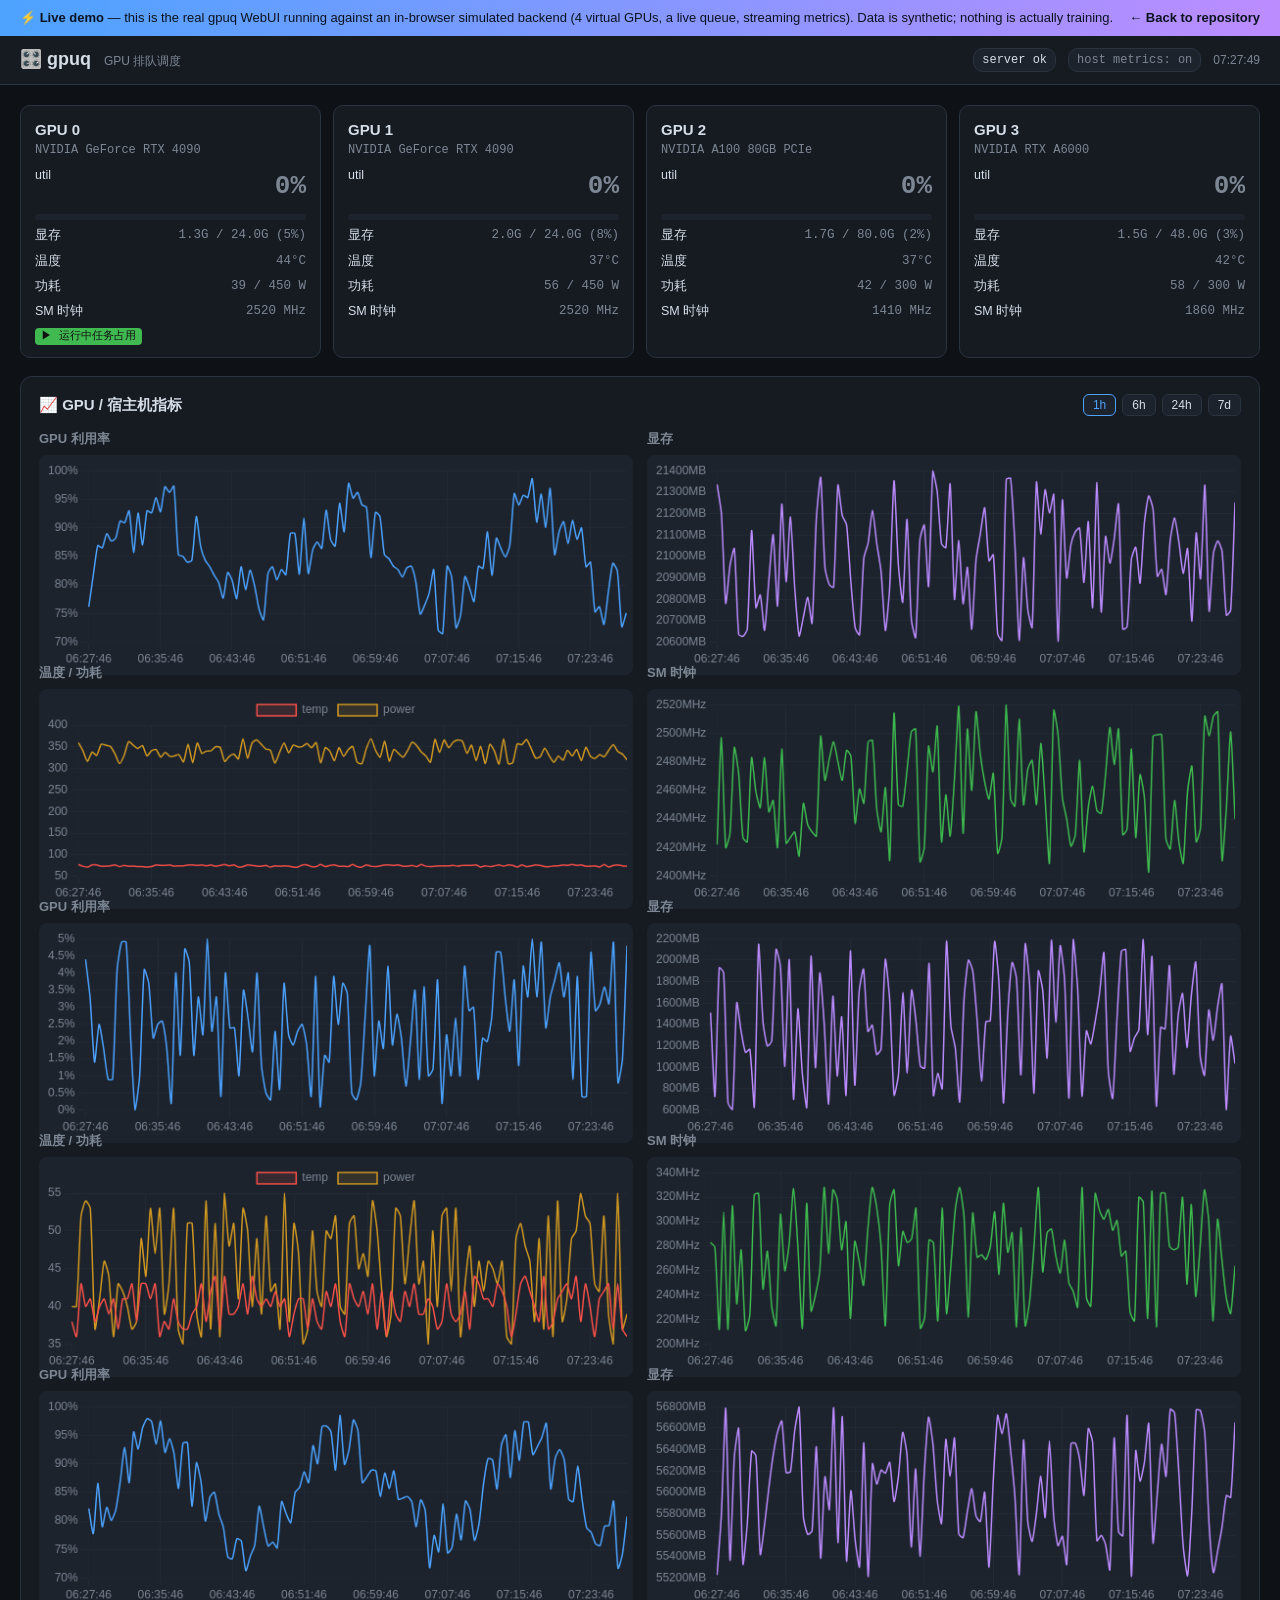
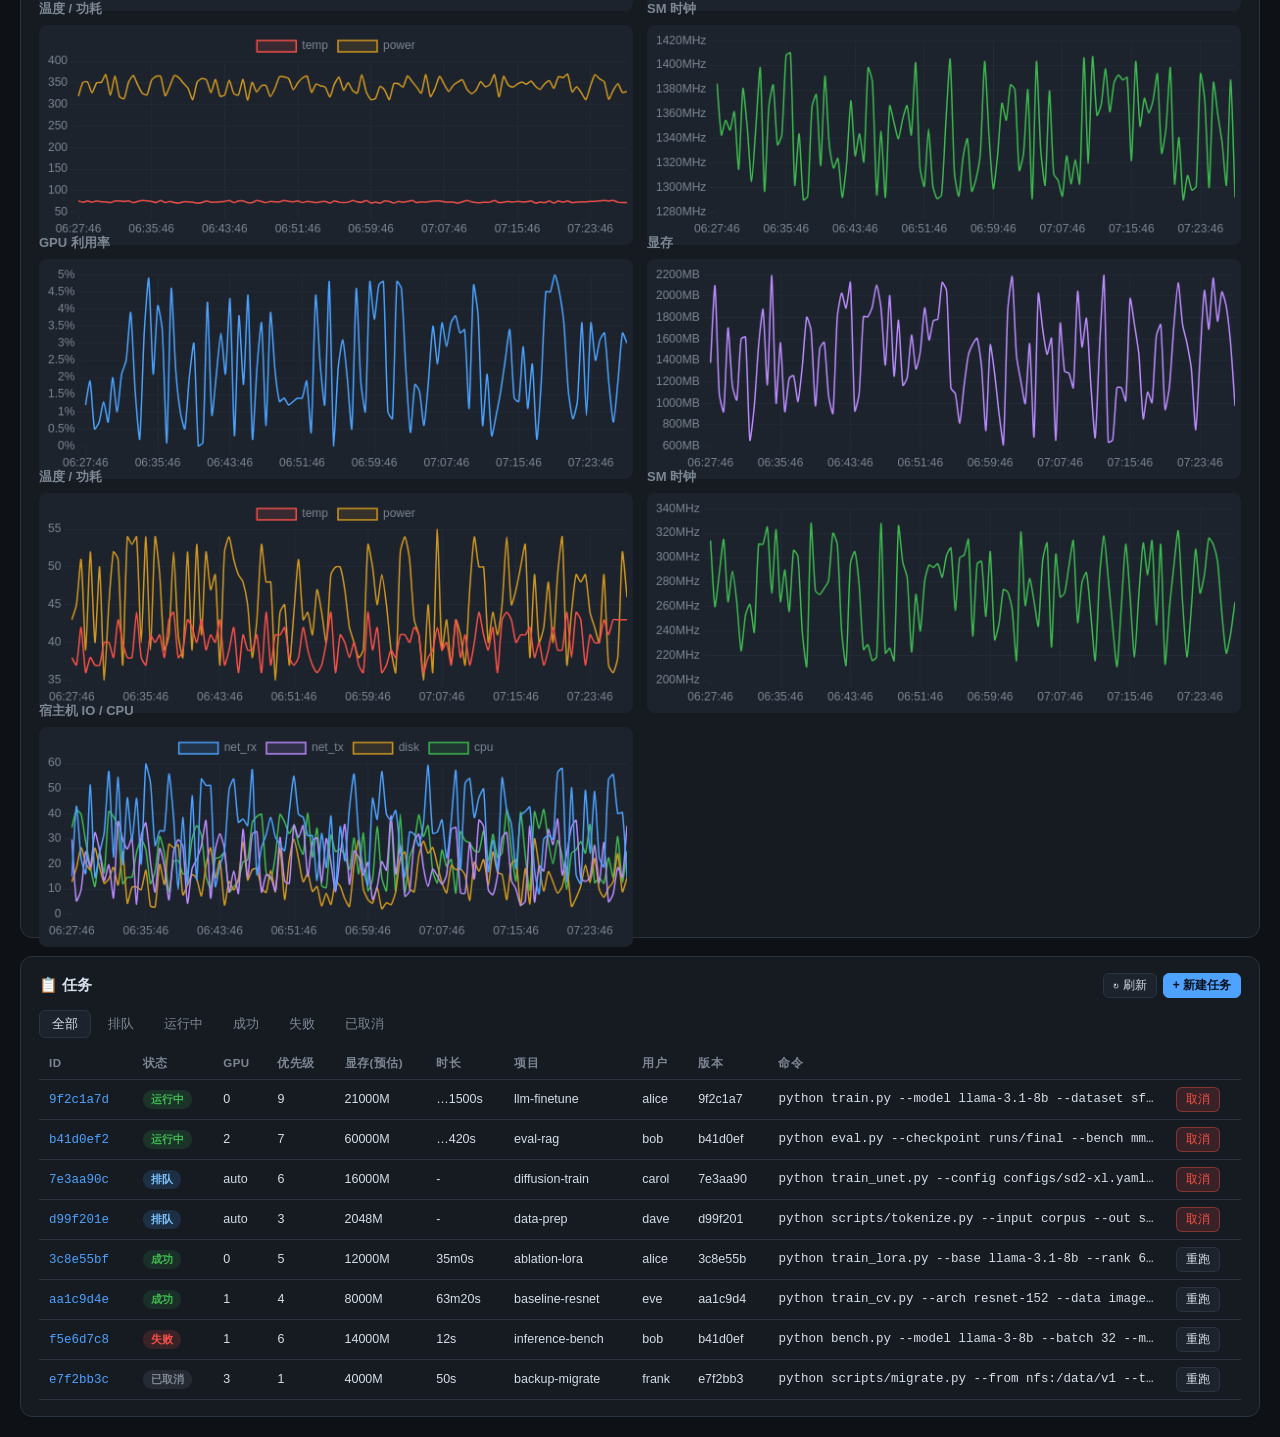
==== docs/index.html @ bea90643 "chore: publish as gpu-q on PyPI; add Pages demo + bilingual README - pyproject: distribution name gp" ====
<!DOCTYPE html>
<html lang="zh-CN">
<head>
<meta charset="utf-8">
<meta name="viewport" content="width=device-width, initial-scale=1">
<title>gpuq — GPU 任务看板 · Live Demo</title>
<link rel="stylesheet" href="style.css">
<link rel="icon" href="data:image/svg+xml,<svg xmlns='http://www.w3.org/2000/svg' viewBox='0 0 100 100'><text y='.9em' font-size='90'>🎛️</text></svg>">
</head>
<body>
<div class="demo-banner">
  <span>⚡ <b>Live demo</b> — this is the real gpuq WebUI running against an in-browser simulated backend
  (4 virtual GPUs, a live queue, streaming metrics). Data is synthetic; nothing is actually training.</span>
  <span><a href="https://github.com/Weidows/gpuq" target="_blank" rel="noopener">← Back to repository</a></span>
</div>
<header class="topbar">
  <div class="brand">🎛️ gpuq <span class="tag">GPU 排队调度</span></div>
  <div class="topbar-right">
    <span id="host-badge" class="badge" title="server">connecting…</span>
    <span id="host-metrics-badge" class="badge badge-muted" title="host net/disk/cpu metrics (needs psutil)">host metrics: …</span>
    <span id="clock" class="muted"></span>
  </div>
</header>

<div id="paused-banner" class="banner banner-error hidden">
  <b>⏸ 队列已暂停</b>
  <span id="pause-reason"></span>
  <button id="btn-resume" class="btn btn-sm">恢复队列</button>
</div>
<div id="error-banner" class="banner banner-warn hidden"></div>

<main>
  <section id="gpu-cards" class="gpu-cards"></section>

  <section class="panel">
    <div class="panel-head">
      <h2>📈 GPU / 宿主机指标</h2>
      <div class="range-buttons" id="range-buttons">
        <button data-range="1h" class="btn btn-sm active">1h</button>
        <button data-range="6h" class="btn btn-sm">6h</button>
        <button data-range="24h" class="btn btn-sm">24h</button>
        <button data-range="7d" class="btn btn-sm">7d</button>
      </div>
    </div>
    <div id="charts"></div>
    <div id="charts-empty" class="muted hidden">暂无语标数据 —— 指标采样线程尚未写入任何点（检查 nvidia-smi 是否可用）。</div>
  </section>

  <section class="panel">
    <div class="panel-head">
      <h2>📋 任务</h2>
      <div class="head-actions">
        <button id="btn-refresh" class="btn btn-sm">↻ 刷新</button>
        <button id="btn-new" class="btn btn-sm btn-primary">+ 新建任务</button>
      </div>
    </div>
    <div class="tabs" id="status-tabs">
      <button data-status="" class="tab active">全部</button>
      <button data-status="queued" class="tab">排队</button>
      <button data-status="running" class="tab">运行中</button>
      <button data-status="succeeded" class="tab">成功</button>
      <button data-status="failed" class="tab">失败</button>
      <button data-status="cancelled" class="tab">已取消</button>
    </div>
    <div class="table-wrap">
      <table id="task-table">
        <thead><tr>
          <th>ID</th><th>状态</th><th>GPU</th><th>优先级</th><th>显存(预估)</th>
          <th>时长</th><th>项目</th><th>用户</th><th>版本</th><th>命令</th><th></th>
        </tr></thead>
        <tbody></tbody>
      </table>
    </div>
    <div id="tasks-empty" class="muted">暂无任务。用 <code>gpuq submit --project demo --user you --vram 2000 -- python main.py</code> 或右上角「新建任务」提交一个。</div>
  </section>
</main>

<!-- new task modal -->
<div id="modal-new" class="modal hidden">
  <div class="modal-card">
    <div class="modal-head">
      <h3>提交任务</h3>
      <button class="btn btn-sm modal-close" data-close="modal-new">✕</button>
    </div>
    <form id="form-new">
      <div class="grid2">
        <label>项目名 <input name="project" placeholder="demo" required></label>
        <label>用户名 <input name="username" placeholder="you"></label>
        <label>GPU ID <input name="gpu_id" placeholder="留空=自动分配"></label>
        <label>预估显存 (MiB) <input name="vram_mb" type="number" min="0" placeholder="0"></label>
        <label>预估时长 (s) <input name="est_seconds" type="number" min="0" placeholder="0"></label>
        <label>优先级 <input name="priority" type="number" value="5"></label>
        <label>fallback_wait (s) <input name="fallback_wait_seconds" type="number" min="0" value="0"
          title="启动缓冲窗口：任务在该秒数内退出则自动暂停整个队列，方便调试"></label>
        <label>功耗上限 (W, 可选) <input name="power_limit_w" type="number" min="0" placeholder="留空不限制"></label>
        <label class="span2">版本 <input name="version" placeholder="commit hash / tag（用于追溯）"></label>
        <label class="span2">工作目录 <input name="cwd" placeholder="留空 = 服务端当前目录"></label>
        <label class="span2">环境变量 (JSON) <input name="env" placeholder='{"CUDA_VISIBLE_DEVICES":"0"}'></label>
      </div>
      <label>命令（程序 + 参数）</label>
      <textarea name="command" rows="2" placeholder="python main.py --epochs 10" required></textarea>
      <div class="modal-foot">
        <button type="button" class="btn modal-close" data-close="modal-new">取消</button>
        <button type="submit" class="btn btn-primary">提交</button>
      </div>
    </form>
  </div>
</div>

<!-- task detail modal -->
<div id="modal-detail" class="modal hidden">
  <div class="modal-card modal-wide">
    <div class="modal-head">
      <h3 id="detail-title">任务详情</h3>
      <button class="btn btn-sm modal-close" data-close="modal-detail">✕</button>
    </div>
    <div id="detail-body"></div>
  </div>
</div>

<script src="vendor/chart.umd.min.js" onerror="document.write('<script src=&quot;https://cdn.jsdelivr.net/npm/chart.js@4.4.3/dist/chart.umd.min.js&quot;><\/script>')"></script>
<script src="mock-api.js"></script>
<script src="app.js"></script>
</body>
</html>
---- docs/style.css ----
/* gpuq dashboard — dark, dense, monospace-ish */
:root {
  --bg: #0e1116;
  --bg2: #161b22;
  --bg3: #1c232d;
  --border: #2a3340;
  --text: #d6dee8;
  --muted: #7d8794;
  --accent: #4da3ff;
  --green: #3fb950;
  --yellow: #d29922;
  --red: #f85149;
  --purple: #bc8cff;
  --mono: "JetBrains Mono", "Cascadia Code", Consolas, "Courier New", monospace;
}
* { box-sizing: border-box; }
html, body { margin: 0; padding: 0; }
body {
  background: var(--bg);
  color: var(--text);
  font: 14px/1.55 -apple-system, "Segoe UI", "Microsoft YaHei", Roboto, sans-serif;
}
.muted { color: var(--muted); }
.hidden { display: none !important; }
code { font-family: var(--mono); background: var(--bg3); padding: 1px 5px; border-radius: 4px; }

/* ---------- top bar ---------- */
.topbar {
  display: flex; justify-content: space-between; align-items: center;
  padding: 10px 20px; background: var(--bg2); border-bottom: 1px solid var(--border);
  position: sticky; top: 0; z-index: 20;
}
.brand { font-size: 18px; font-weight: 700; }
.tag { font-size: 12px; color: var(--muted); font-weight: 400; margin-left: 8px; }
.topbar-right { display: flex; align-items: center; gap: 12px; font-size: 12px; }
.badge {
  background: var(--bg3); border: 1px solid var(--border); padding: 2px 8px;
  border-radius: 10px; font-family: var(--mono); font-size: 12px;
}
.badge-muted { color: var(--muted); }

/* ---------- banners ---------- */
.banner {
  display: flex; align-items: center; gap: 12px; padding: 10px 20px; font-size: 13px;
  border-bottom: 1px solid var(--border);
}
.banner-error { background: rgba(248,81,73,.12); color: #ffb4ae; }
.banner-warn { background: rgba(210,153,34,.12); color: #e3b341; }

/* ---------- layout ---------- */
main { padding: 20px; max-width: 1400px; margin: 0 auto; display: grid; gap: 18px; }

/* ---------- GPU cards ---------- */
.gpu-cards { display: grid; grid-template-columns: repeat(auto-fit, minmax(240px, 1fr)); gap: 12px; }
.gpu-card {
  background: var(--bg2); border: 1px solid var(--border); border-radius: 10px; padding: 12px 14px;
}
.gpu-card .gpu-name { font-weight: 600; font-size: 15px; }
.gpu-card .gpu-sub { color: var(--muted); font-size: 12px; font-family: var(--mono); }
.gpu-card .big { font-size: 26px; font-weight: 700; font-family: var(--mono); }
.gpu-card .row { display: flex; justify-content: space-between; margin-top: 6px; font-size: 12.5px; }
.gpu-card .row span:last-child { font-family: var(--mono); color: var(--muted); }
.util-bar { height: 6px; background: var(--bg3); border-radius: 3px; margin-top: 8px; overflow: hidden; }
.util-bar > div { height: 100%; background: linear-gradient(90deg, var(--accent), #7cc4ff); }
.util-bar.hot > div { background: linear-gradient(90deg, var(--yellow), var(--red)); }
.running-chip {
  display: inline-block; font-size: 11px; color: #111; background: var(--green);
  border-radius: 4px; padding: 0 6px; margin-top: 6px; font-family: var(--mono);
}

/* ---------- panels ---------- */
.panel {
  background: var(--bg2); border: 1px solid var(--border); border-radius: 12px;
  padding: 16px 18px;
}
.panel-head { display: flex; justify-content: space-between; align-items: center; margin-bottom: 12px; }
.panel-head h2 { margin: 0; font-size: 15px; }
.head-actions, .range-buttons { display: flex; gap: 6px; }

/* ---------- buttons ---------- */
.btn {
  background: var(--bg3); color: var(--text); border: 1px solid var(--border);
  border-radius: 6px; padding: 5px 12px; font-size: 13px; cursor: pointer;
}
.btn:hover { border-color: var(--accent); }
.btn-sm { padding: 3px 9px; font-size: 12px; }
.btn-primary { background: var(--accent); color: #0b1220; border-color: var(--accent); font-weight: 600; }
.btn-danger { background: rgba(248,81,73,.15); color: var(--red); border-color: rgba(248,81,73,.4); }
.btn.active { border-color: var(--accent); color: var(--accent); }

/* ---------- tabs ---------- */
.tabs { display: flex; gap: 4px; margin-bottom: 10px; flex-wrap: wrap; }
.tab {
  background: transparent; border: 1px solid transparent; color: var(--muted);
  border-radius: 6px; padding: 4px 12px; cursor: pointer; font-size: 13px;
}
.tab:hover { color: var(--text); }
.tab.active { background: var(--bg3); color: var(--text); border-color: var(--border); }

/* ---------- table ---------- */
.table-wrap { overflow-x: auto; }
table { width: 100%; border-collapse: collapse; font-size: 12.5px; }
th, td { text-align: left; padding: 7px 10px; border-bottom: 1px solid var(--border); white-space: nowrap; }
th { color: var(--muted); font-weight: 600; font-size: 11.5px; text-transform: uppercase; letter-spacing: .04em; }
td code { font-size: 12px; }
tr:hover td { background: rgba(255,255,255,.02); }
.cmd-cell { max-width: 340px; overflow: hidden; text-overflow: ellipsis; font-family: var(--mono); }
.task-link { color: var(--accent); cursor: pointer; font-family: var(--mono); }
.task-link:hover { text-decoration: underline; }

.status-pill { display: inline-block; padding: 1px 8px; border-radius: 9px; font-size: 11px; font-weight: 600; }
.status-queued { background: rgba(77,163,255,.15); color: #7cc4ff; }
.status-running { background: rgba(63,185,80,.15); color: var(--green); }
.status-succeeded { background: rgba(63,185,80,.12); color: var(--green); }
.status-failed { background: rgba(248,81,73,.15); color: var(--red); }
.status-cancelled { background: rgba(125,135,148,.15); color: var(--muted); }

/* ---------- charts ---------- */
#charts { display: grid; grid-template-columns: repeat(auto-fit, minmax(420px, 1fr)); gap: 14px; }
.chart-box { height: 220px; }
.chart-box h4 { margin: 0 0 6px; font-size: 13px; color: var(--muted); }
.chart-box canvas { background: var(--bg3); border-radius: 8px; padding: 6px; }

/* ---------- modal ---------- */
.modal {
  position: fixed; inset: 0; background: rgba(0,0,0,.6); z-index: 50;
  display: flex; align-items: center; justify-content: center; padding: 20px;
}
.modal-card {
  background: var(--bg2); border: 1px solid var(--border); border-radius: 12px;
  width: 560px; max-width: 100%; max-height: 92vh; overflow-y: auto; padding: 18px;
}
.modal-wide { width: 980px; }
.modal-head { display: flex; justify-content: space-between; align-items: center; margin-bottom: 14px; }
.modal-head h3 { margin: 0; }
.modal-foot { display: flex; justify-content: flex-end; gap: 8px; margin-top: 14px; }
.grid2 { display: grid; grid-template-columns: 1fr 1fr; gap: 10px; }
.span2 { grid-column: span 2; }
label { display: block; font-size: 12.5px; color: var(--muted); margin-bottom: 4px; }
input, textarea, select {
  width: 100%; background: var(--bg); color: var(--text); border: 1px solid var(--border);
  border-radius: 6px; padding: 7px 9px; font-size: 13px; font-family: var(--mono); margin-top: 3px;
}
input:focus, textarea:focus { outline: none; border-color: var(--accent); }
textarea { resize: vertical; }

/* ---------- detail ---------- */
.detail-grid { display: grid; grid-template-columns: repeat(auto-fit, minmax(120px,1fr)); gap: 8px; margin-bottom: 14px; }
.detail-cell { background: var(--bg3); border-radius: 8px; padding: 8px 10px; }
.detail-cell .k { font-size: 11px; color: var(--muted); }
.detail-cell .v { font-family: var(--mono); font-size: 13px; margin-top: 2px; word-break: break-all; }
.log-viewer {
  background: #0a0d12; border: 1px solid var(--border); border-radius: 8px;
  padding: 10px; font-family: var(--mono); font-size: 12px; max-height: 300px;
  overflow-y: auto; white-space: pre-wrap; line-height: 1.5;
}
.log-tools { display: flex; gap: 6px; margin-bottom: 6px; align-items: center; }
.log-tools input { width: 220px; margin: 0; }

/* ---------- GitHub Pages live-demo banner (docs only) ---------- */
.demo-banner {
  display: flex; justify-content: space-between; align-items: center; flex-wrap: wrap; gap: 8px;
  padding: 8px 20px; font-size: 13px; color: #0b1220;
  background: linear-gradient(90deg, #4da3ff, #bc8cff);
}
.demo-banner a { color: #0b1220; font-weight: 600; text-decoration: none; }
.demo-banner a:hover { text-decoration: underline; }
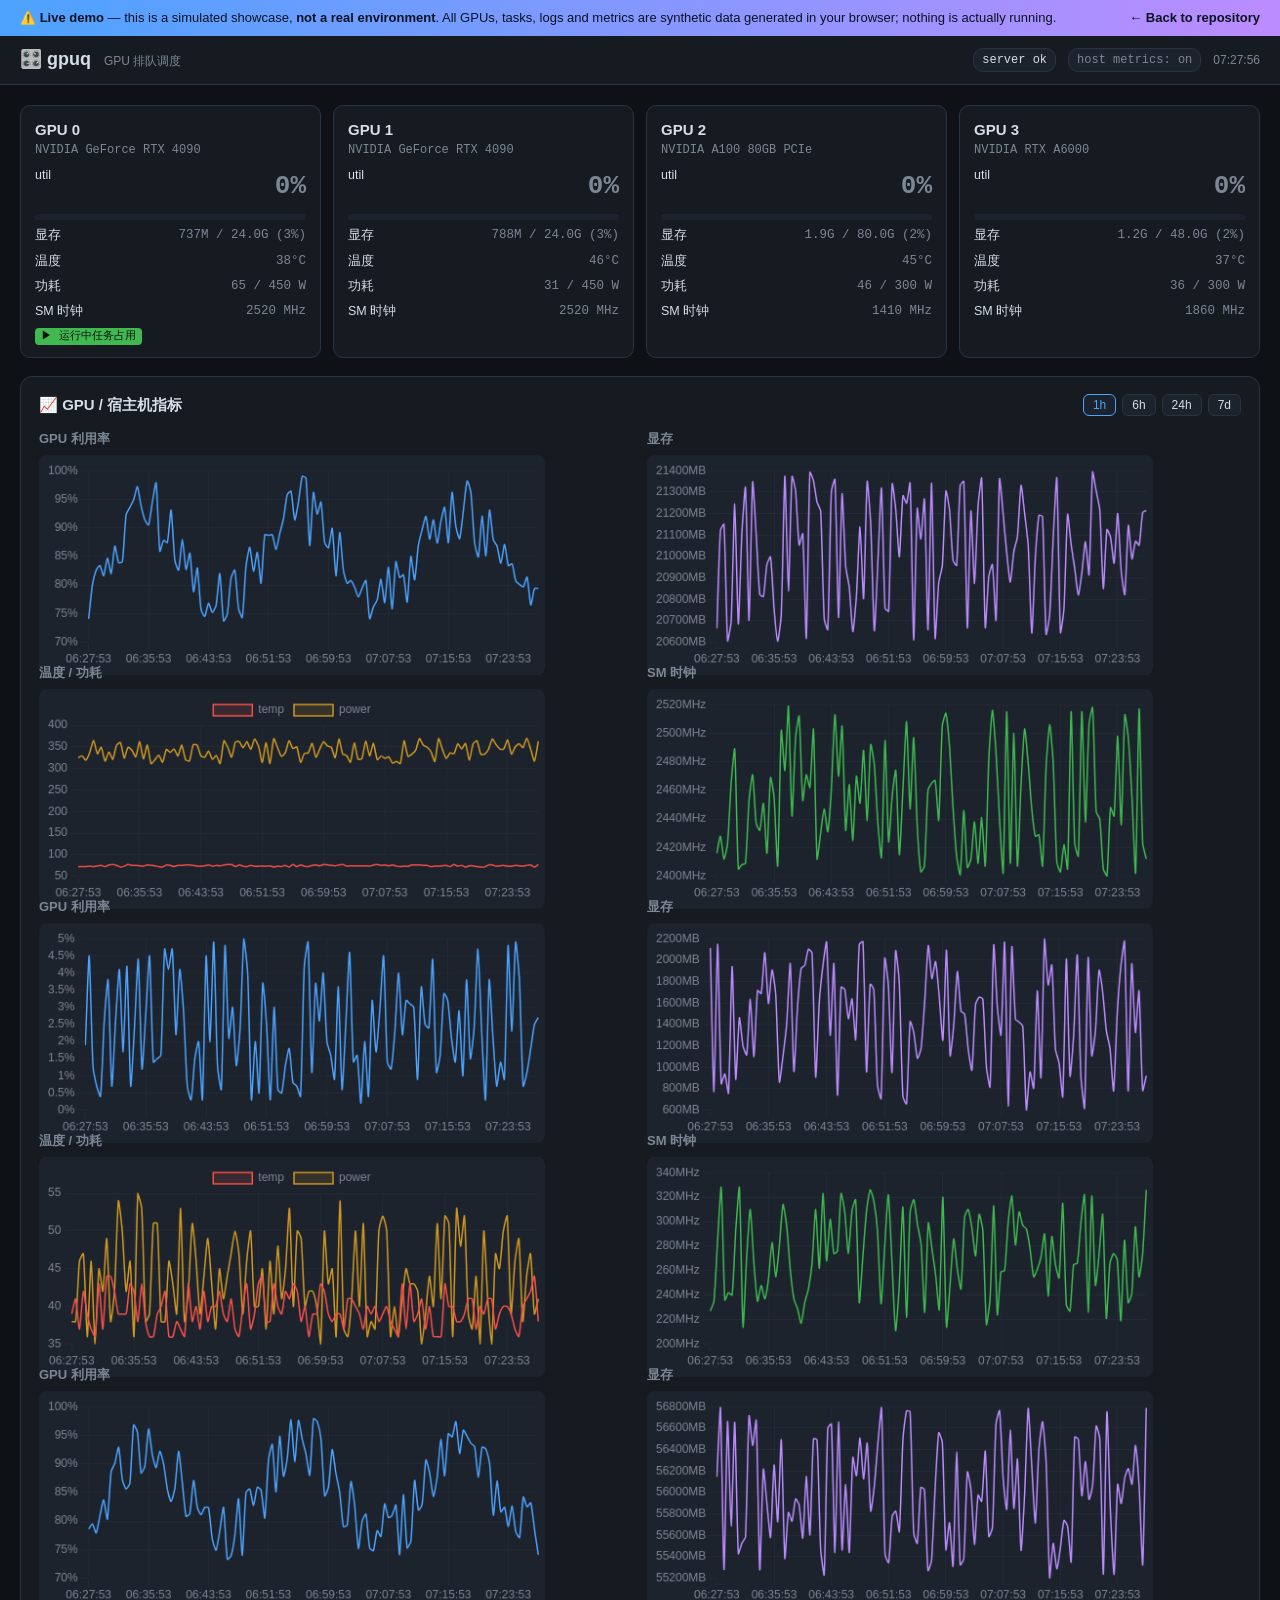
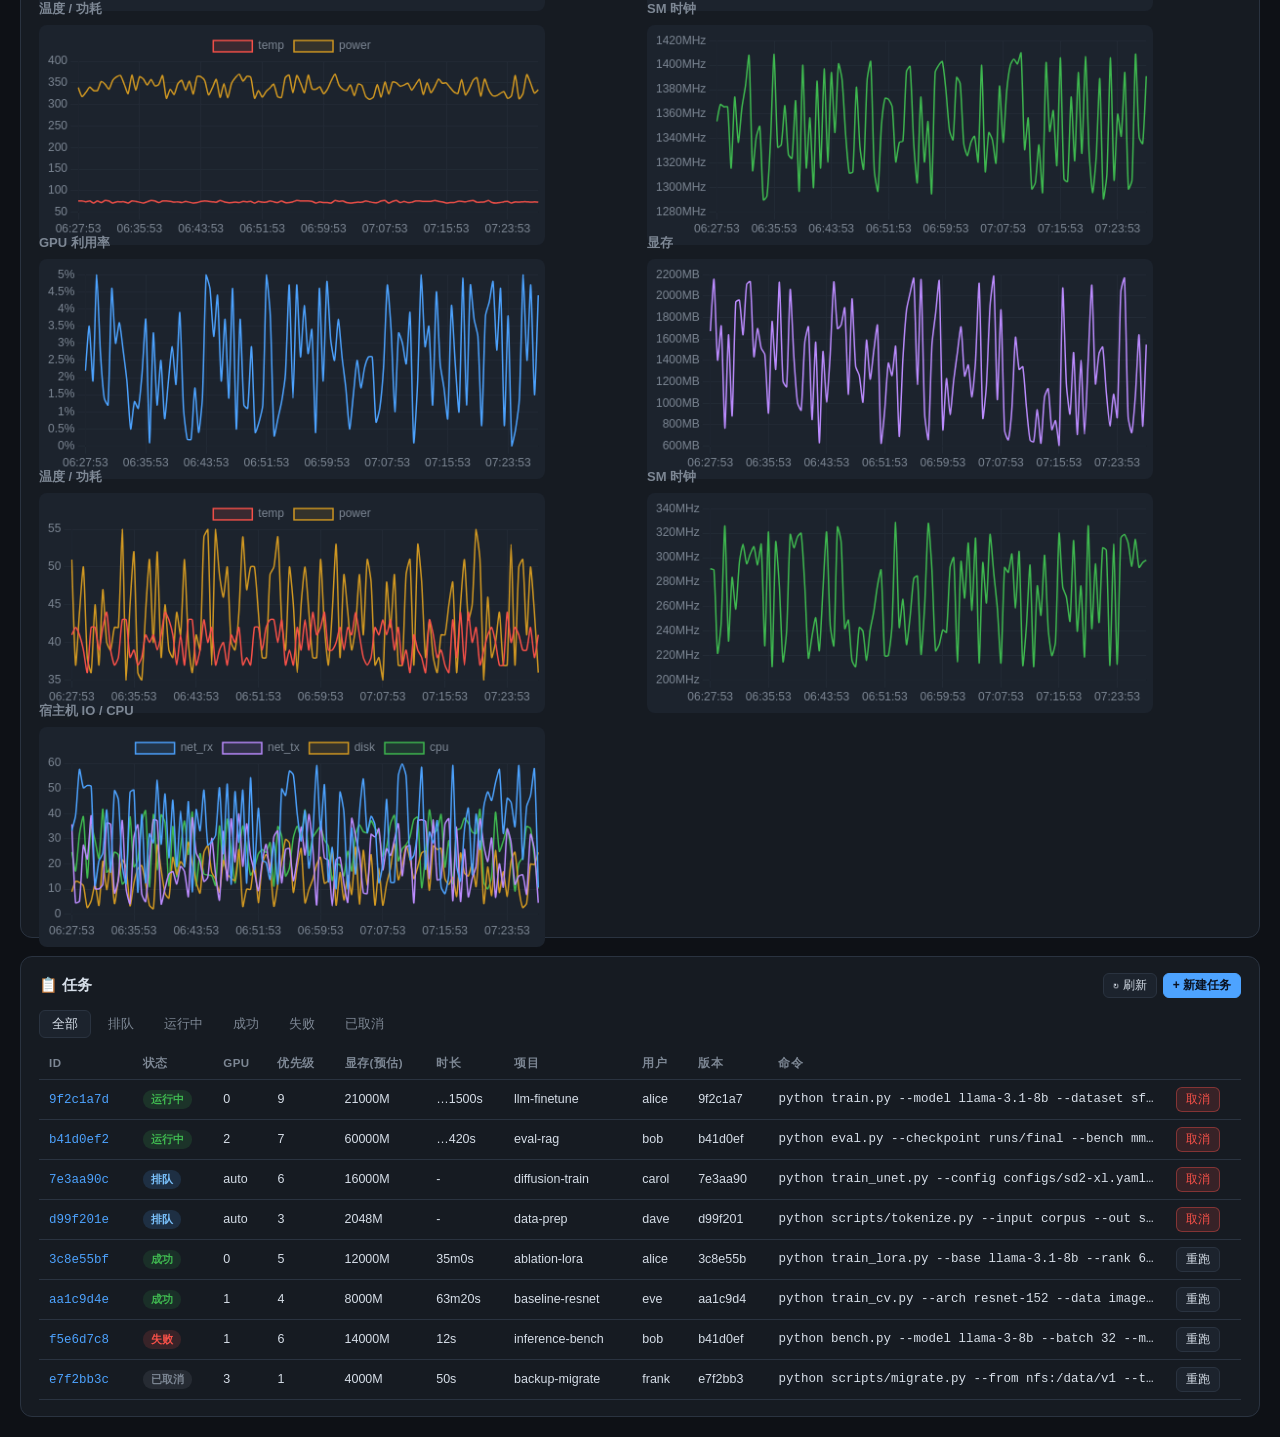
==== commit 05620194: "chore: non-commercial license, demo banner clarity, uv-managed deps - LICENSE: replace MIT with sour" ====
--- a/docs/index.html
+++ b/docs/index.html
@@ -9,8 +9,7 @@
 </head>
 <body>
 <div class="demo-banner">
-  <span>⚡ <b>Live demo</b> — this is the real gpuq WebUI running against an in-browser simulated backend
-  (4 virtual GPUs, a live queue, streaming metrics). Data is synthetic; nothing is actually training.</span>
+  <span>⚠️ <b>Live demo</b> — this is a simulated showcase, <b>not a real environment</b>. All GPUs, tasks, logs and metrics are synthetic data generated in your browser; nothing is actually running.</span>
   <span><a href="https://github.com/Weidows/gpuq" target="_blank" rel="noopener">← Back to repository</a></span>
 </div>
 <header class="topbar">
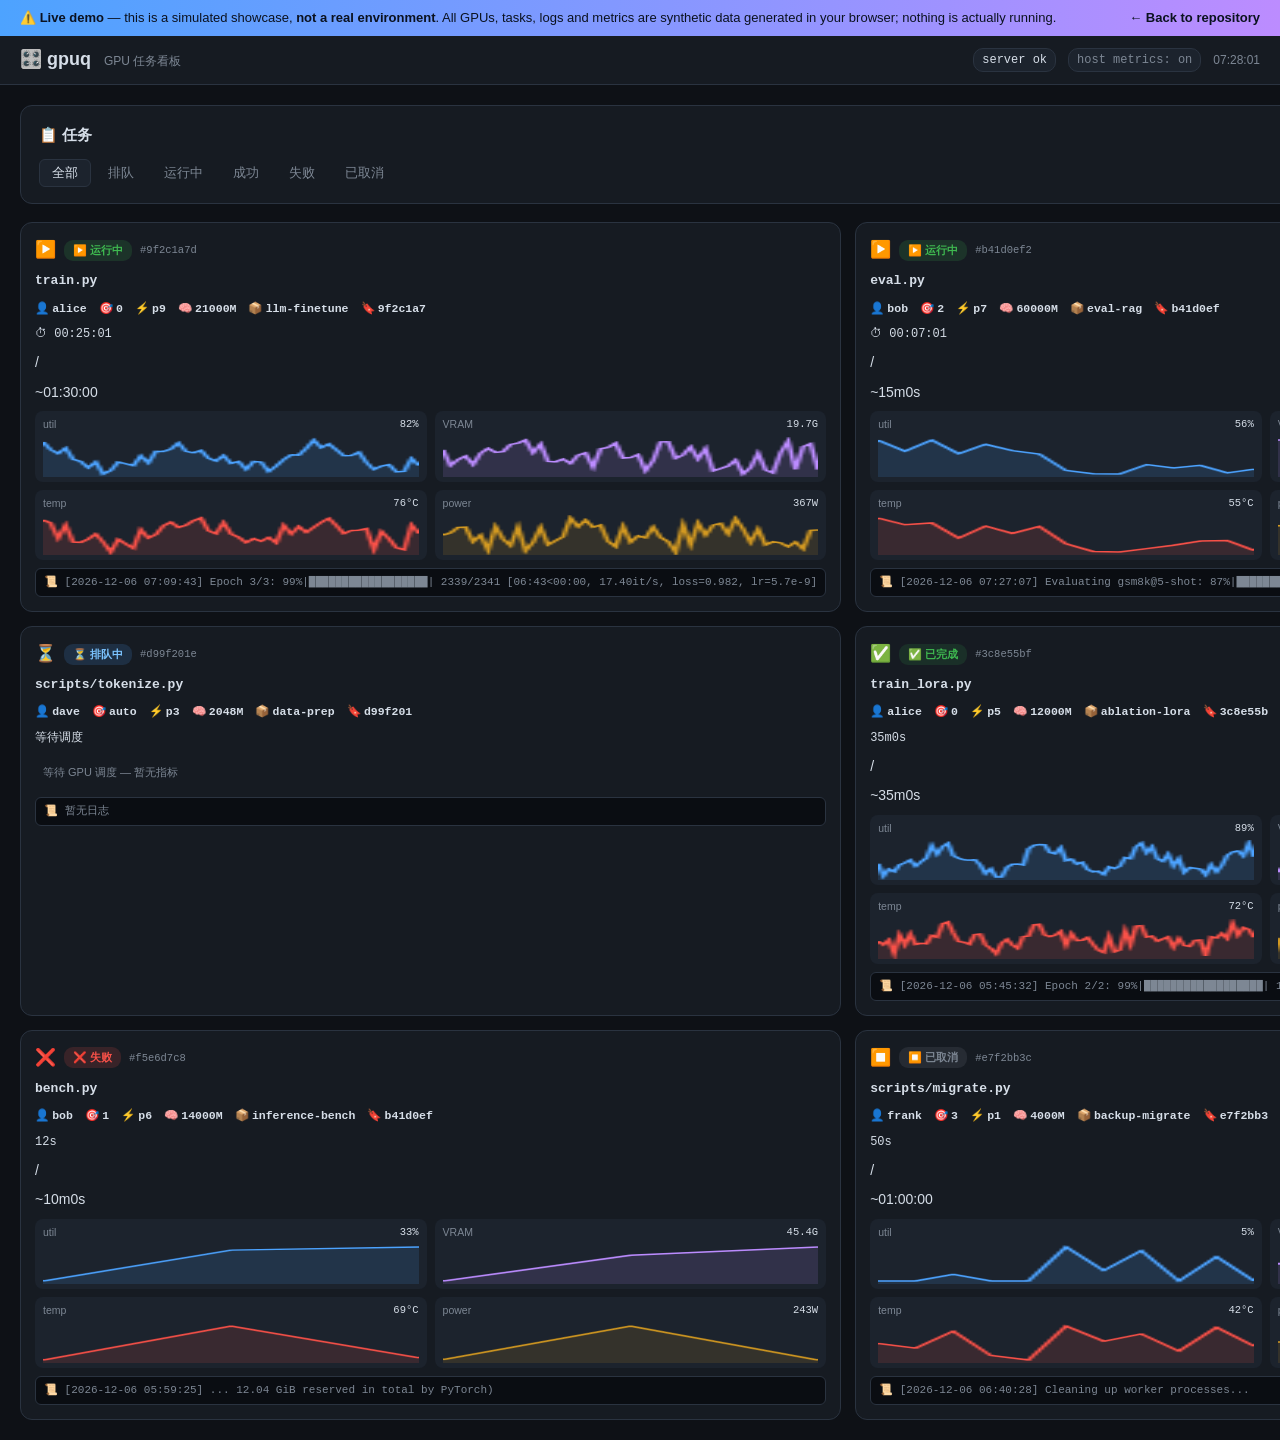
==== commit 122b4c06: "feat(webui): task-centric redesign — cards with embedded charts, split detail + log-timeline sync - " ====
--- a/docs/index.html
+++ b/docs/index.html
@@ -3,7 +3,7 @@
 <head>
 <meta charset="utf-8">
 <meta name="viewport" content="width=device-width, initial-scale=1">
-<title>gpuq — GPU 任务看板 · Live Demo</title>
+<title>gpuq — GPU 任务看板</title>
 <link rel="stylesheet" href="style.css">
 <link rel="icon" href="data:image/svg+xml,<svg xmlns='http://www.w3.org/2000/svg' viewBox='0 0 100 100'><text y='.9em' font-size='90'>🎛️</text></svg>">
 </head>
@@ -13,7 +13,7 @@
   <span><a href="https://github.com/Weidows/gpuq" target="_blank" rel="noopener">← Back to repository</a></span>
 </div>
 <header class="topbar">
-  <div class="brand">🎛️ gpuq <span class="tag">GPU 排队调度</span></div>
+  <div class="brand">🎛️ gpuq <span class="tag">GPU 任务看板</span></div>
   <div class="topbar-right">
     <span id="host-badge" class="badge" title="server">connecting…</span>
     <span id="host-metrics-badge" class="badge badge-muted" title="host net/disk/cpu metrics (needs psutil)">host metrics: …</span>
@@ -29,26 +29,11 @@
 <div id="error-banner" class="banner banner-warn hidden"></div>
 
 <main>
-  <section id="gpu-cards" class="gpu-cards"></section>
-
-  <section class="panel">
-    <div class="panel-head">
-      <h2>📈 GPU / 宿主机指标</h2>
-      <div class="range-buttons" id="range-buttons">
-        <button data-range="1h" class="btn btn-sm active">1h</button>
-        <button data-range="6h" class="btn btn-sm">6h</button>
-        <button data-range="24h" class="btn btn-sm">24h</button>
-        <button data-range="7d" class="btn btn-sm">7d</button>
-      </div>
-    </div>
-    <div id="charts"></div>
-    <div id="charts-empty" class="muted hidden">暂无语标数据 —— 指标采样线程尚未写入任何点（检查 nvidia-smi 是否可用）。</div>
-  </section>
-
   <section class="panel">
     <div class="panel-head">
       <h2>📋 任务</h2>
       <div class="head-actions">
+        <span id="counts" class="muted" style="font-size:12px"></span>
         <button id="btn-refresh" class="btn btn-sm">↻ 刷新</button>
         <button id="btn-new" class="btn btn-sm btn-primary">+ 新建任务</button>
       </div>
@@ -61,16 +46,18 @@
       <button data-status="failed" class="tab">失败</button>
       <button data-status="cancelled" class="tab">已取消</button>
     </div>
-    <div class="table-wrap">
-      <table id="task-table">
-        <thead><tr>
-          <th>ID</th><th>状态</th><th>GPU</th><th>优先级</th><th>显存(预估)</th>
-          <th>时长</th><th>项目</th><th>用户</th><th>版本</th><th>命令</th><th></th>
-        </tr></thead>
-        <tbody></tbody>
-      </table>
-    </div>
-    <div id="tasks-empty" class="muted">暂无任务。用 <code>gpuq submit --project demo --user you --vram 2000 -- python main.py</code> 或右上角「新建任务」提交一个。</div>
+  </section>
+
+  <section id="board" class="board">
+    <div id="rail" class="rail hidden"></div>
+    <div id="cards" class="cards"></div>
+    <aside id="detail" class="detail hidden">
+      <div class="detail-head">
+        <h3 id="detail-title">任务详情</h3>
+        <button id="btn-detail-close" class="btn btn-sm">✕ 返回</button>
+      </div>
+      <div id="detail-body"></div>
+    </aside>
   </section>
 </main>
 
@@ -106,17 +93,6 @@
   </div>
 </div>
 
-<!-- task detail modal -->
-<div id="modal-detail" class="modal hidden">
-  <div class="modal-card modal-wide">
-    <div class="modal-head">
-      <h3 id="detail-title">任务详情</h3>
-      <button class="btn btn-sm modal-close" data-close="modal-detail">✕</button>
-    </div>
-    <div id="detail-body"></div>
-  </div>
-</div>
-
 <script src="vendor/chart.umd.min.js" onerror="document.write('<script src=&quot;https://cdn.jsdelivr.net/npm/chart.js@4.4.3/dist/chart.umd.min.js&quot;><\/script>')"></script>
 <script src="mock-api.js"></script>
 <script src="app.js"></script>
--- a/docs/style.css
+++ b/docs/style.css
@@ -1,4 +1,4 @@
-/* gpuq dashboard — dark, dense, monospace-ish */
+/* gpuq dashboard — task-centric: cards with embedded charts + logs, dark theme */
 :root {
   --bg: #0e1116;
   --bg2: #161b22;
@@ -48,34 +48,15 @@
 .banner-warn { background: rgba(210,153,34,.12); color: #e3b341; }
 
 /* ---------- layout ---------- */
-main { padding: 20px; max-width: 1400px; margin: 0 auto; display: grid; gap: 18px; }
-
-/* ---------- GPU cards ---------- */
-.gpu-cards { display: grid; grid-template-columns: repeat(auto-fit, minmax(240px, 1fr)); gap: 12px; }
-.gpu-card {
-  background: var(--bg2); border: 1px solid var(--border); border-radius: 10px; padding: 12px 14px;
-}
-.gpu-card .gpu-name { font-weight: 600; font-size: 15px; }
-.gpu-card .gpu-sub { color: var(--muted); font-size: 12px; font-family: var(--mono); }
-.gpu-card .big { font-size: 26px; font-weight: 700; font-family: var(--mono); }
-.gpu-card .row { display: flex; justify-content: space-between; margin-top: 6px; font-size: 12.5px; }
-.gpu-card .row span:last-child { font-family: var(--mono); color: var(--muted); }
-.util-bar { height: 6px; background: var(--bg3); border-radius: 3px; margin-top: 8px; overflow: hidden; }
-.util-bar > div { height: 100%; background: linear-gradient(90deg, var(--accent), #7cc4ff); }
-.util-bar.hot > div { background: linear-gradient(90deg, var(--yellow), var(--red)); }
-.running-chip {
-  display: inline-block; font-size: 11px; color: #111; background: var(--green);
-  border-radius: 4px; padding: 0 6px; margin-top: 6px; font-family: var(--mono);
-}
-
-/* ---------- panels ---------- */
+main { padding: 20px; max-width: 1600px; margin: 0 auto; display: grid; gap: 18px; }
+
 .panel {
   background: var(--bg2); border: 1px solid var(--border); border-radius: 12px;
   padding: 16px 18px;
 }
 .panel-head { display: flex; justify-content: space-between; align-items: center; margin-bottom: 12px; }
 .panel-head h2 { margin: 0; font-size: 15px; }
-.head-actions, .range-buttons { display: flex; gap: 6px; }
+.head-actions { display: flex; gap: 6px; }
 
 /* ---------- buttons ---------- */
 .btn {
@@ -89,7 +70,7 @@
 .btn.active { border-color: var(--accent); color: var(--accent); }
 
 /* ---------- tabs ---------- */
-.tabs { display: flex; gap: 4px; margin-bottom: 10px; flex-wrap: wrap; }
+.tabs { display: flex; gap: 4px; flex-wrap: wrap; }
 .tab {
   background: transparent; border: 1px solid transparent; color: var(--muted);
   border-radius: 6px; padding: 4px 12px; cursor: pointer; font-size: 13px;
@@ -97,29 +78,122 @@
 .tab:hover { color: var(--text); }
 .tab.active { background: var(--bg3); color: var(--text); border-color: var(--border); }
 
-/* ---------- table ---------- */
-.table-wrap { overflow-x: auto; }
-table { width: 100%; border-collapse: collapse; font-size: 12.5px; }
-th, td { text-align: left; padding: 7px 10px; border-bottom: 1px solid var(--border); white-space: nowrap; }
-th { color: var(--muted); font-weight: 600; font-size: 11.5px; text-transform: uppercase; letter-spacing: .04em; }
-td code { font-size: 12px; }
-tr:hover td { background: rgba(255,255,255,.02); }
-.cmd-cell { max-width: 340px; overflow: hidden; text-overflow: ellipsis; font-family: var(--mono); }
-.task-link { color: var(--accent); cursor: pointer; font-family: var(--mono); }
-.task-link:hover { text-decoration: underline; }
-
-.status-pill { display: inline-block; padding: 1px 8px; border-radius: 9px; font-size: 11px; font-weight: 600; }
+/* ============================================================
+   task board: card grid -> split (rail + detail) on selection
+   ============================================================ */
+.board {
+  display: grid;
+  grid-template-columns: 1fr;
+  gap: 18px;
+  align-items: start;
+}
+.board.split {
+  grid-template-columns: 340px minmax(0, 1fr);
+}
+
+/* ---------- card grid ---------- */
+.cards { display: grid; grid-template-columns: repeat(3, 1fr); gap: 14px; }
+@media (max-width: 1250px) { .cards { grid-template-columns: repeat(2, 1fr); } }
+@media (max-width: 760px) { .cards { grid-template-columns: 1fr; } }
+
+.task-card {
+  background: var(--bg2); border: 1px solid var(--border); border-radius: 12px;
+  padding: 14px; cursor: pointer;
+  transition: border-color .15s, transform .15s, box-shadow .15s;
+  display: flex; flex-direction: column; gap: 8px;
+}
+.task-card:hover { border-color: var(--accent); transform: translateY(-2px); }
+.task-card.selected { border-color: var(--accent); box-shadow: 0 0 0 1px var(--accent); }
+
+.card-head { display: flex; align-items: center; gap: 8px; min-width: 0; }
+.status-ico { font-size: 17px; flex: 0 0 auto; }
+.card-title {
+  font-family: var(--mono); font-size: 13px; font-weight: 600;
+  white-space: nowrap; overflow: hidden; text-overflow: ellipsis; min-width: 0;
+}
+.card-id { font-family: var(--mono); font-size: 10.5px; color: var(--muted); }
+
+.status-pill {
+  display: inline-flex; align-items: center; gap: 4px;
+  padding: 2px 9px; border-radius: 9px; font-size: 11px; font-weight: 600;
+  flex: 0 0 auto;
+}
 .status-queued { background: rgba(77,163,255,.15); color: #7cc4ff; }
 .status-running { background: rgba(63,185,80,.15); color: var(--green); }
 .status-succeeded { background: rgba(63,185,80,.12); color: var(--green); }
 .status-failed { background: rgba(248,81,73,.15); color: var(--red); }
 .status-cancelled { background: rgba(125,135,148,.15); color: var(--muted); }
 
-/* ---------- charts ---------- */
-#charts { display: grid; grid-template-columns: repeat(auto-fit, minmax(420px, 1fr)); gap: 14px; }
-.chart-box { height: 220px; }
+.card-meta { font-size: 11.5px; color: var(--muted); display: flex; flex-wrap: wrap; gap: 3px 12px; }
+.card-meta b { color: var(--text); font-weight: 600; font-family: var(--mono); font-size: 11.5px; }
+.card-runtime { font-family: var(--mono); font-size: 12px; color: var(--text); }
+.card-runtime .est { color: var(--muted); }
+
+/* ---------- embedded sparklines ---------- */
+.spark-grid { display: grid; grid-template-columns: 1fr 1fr; gap: 8px; }
+.spark { background: var(--bg3); border-radius: 8px; padding: 5px 8px; }
+.spark label { font-size: 10.5px; color: var(--muted); display: flex; justify-content: space-between; }
+.spark label span:last-child { font-family: var(--mono); color: var(--text); }
+.spark canvas { display: block; width: 100%; height: 40px; margin-top: 2px; }
+.spark-empty { font-size: 11px; color: var(--muted); padding: 8px; }
+
+.card-log-preview {
+  font-family: var(--mono); font-size: 11px; color: var(--muted);
+  background: #0a0d12; border: 1px solid var(--border); border-radius: 6px;
+  padding: 5px 8px; white-space: nowrap; overflow: hidden; text-overflow: ellipsis;
+}
+
+/* ---------- split: left rail (selected card) ---------- */
+.rail { position: sticky; top: 78px; }
+.rail .task-card { cursor: default; }
+.rail .task-card:hover { transform: none; }
+
+/* ---------- split: right detail slide-over ---------- */
+.detail {
+  background: var(--bg2); border: 1px solid var(--border); border-radius: 12px;
+  padding: 16px 18px;
+  transform: translateX(24px); opacity: 0; pointer-events: none;
+  transition: transform .18s ease, opacity .18s ease;
+  max-height: calc(100vh - 110px); overflow-y: auto;
+}
+.board.split .detail { transform: none; opacity: 1; pointer-events: auto; }
+.detail-head { display: flex; justify-content: space-between; align-items: center; margin-bottom: 12px; }
+.detail-head h3 { margin: 0; font-size: 15px; }
+
+.detail-grid { display: grid; grid-template-columns: repeat(auto-fit, minmax(130px,1fr)); gap: 8px; margin-bottom: 14px; }
+.detail-cell { background: var(--bg3); border-radius: 8px; padding: 8px 10px; }
+.detail-cell .k { font-size: 11px; color: var(--muted); }
+.detail-cell .v { font-family: var(--mono); font-size: 13px; margin-top: 2px; word-break: break-all; }
+.detail-cmd { margin-bottom: 14px; }
+.detail-cmd .v { font-family: var(--mono); font-size: 12px; background: #0a0d12; border: 1px solid var(--border); border-radius: 6px; padding: 8px; word-break: break-all; }
+
+/* ---------- detail chart ---------- */
+.chart-box { margin-bottom: 14px; position: relative; }
 .chart-box h4 { margin: 0 0 6px; font-size: 13px; color: var(--muted); }
 .chart-box canvas { background: var(--bg3); border-radius: 8px; padding: 6px; }
+#vline-tip {
+  position: absolute; top: 6px; transform: translateX(-50%);
+  background: #0b1220; border: 1px solid var(--red); color: var(--text);
+  font-family: var(--mono); font-size: 11px; padding: 4px 8px; border-radius: 6px;
+  pointer-events: none; z-index: 5; white-space: nowrap;
+}
+
+/* ---------- log viewer (timeline rows) ---------- */
+.log-tools { display: flex; gap: 6px; margin-bottom: 6px; align-items: center; }
+.log-tools input { width: 240px; margin: 0; }
+.log-viewer {
+  background: #0a0d12; border: 1px solid var(--border); border-radius: 8px;
+  max-height: 320px; overflow-y: auto; font-family: var(--mono); font-size: 12px;
+  line-height: 1.5;
+}
+.log-row { display: flex; gap: 10px; padding: 1px 8px; cursor: default; transition: background .08s; }
+.log-row:hover { background: rgba(77,163,255,.08); }
+.log-row.pinned { background: rgba(248,81,73,.10); outline: 1px solid rgba(248,81,73,.5); outline-offset: -1px; }
+.log-ts {
+  flex: 0 0 auto; color: var(--muted); user-select: none;
+  font-size: 11px; padding-top: 1px;
+}
+.log-line { white-space: pre-wrap; word-break: break-all; }
 
 /* ---------- modal ---------- */
 .modal {
@@ -130,7 +204,6 @@
   background: var(--bg2); border: 1px solid var(--border); border-radius: 12px;
   width: 560px; max-width: 100%; max-height: 92vh; overflow-y: auto; padding: 18px;
 }
-.modal-wide { width: 980px; }
 .modal-head { display: flex; justify-content: space-between; align-items: center; margin-bottom: 14px; }
 .modal-head h3 { margin: 0; }
 .modal-foot { display: flex; justify-content: flex-end; gap: 8px; margin-top: 14px; }
@@ -144,19 +217,6 @@
 input:focus, textarea:focus { outline: none; border-color: var(--accent); }
 textarea { resize: vertical; }
 
-/* ---------- detail ---------- */
-.detail-grid { display: grid; grid-template-columns: repeat(auto-fit, minmax(120px,1fr)); gap: 8px; margin-bottom: 14px; }
-.detail-cell { background: var(--bg3); border-radius: 8px; padding: 8px 10px; }
-.detail-cell .k { font-size: 11px; color: var(--muted); }
-.detail-cell .v { font-family: var(--mono); font-size: 13px; margin-top: 2px; word-break: break-all; }
-.log-viewer {
-  background: #0a0d12; border: 1px solid var(--border); border-radius: 8px;
-  padding: 10px; font-family: var(--mono); font-size: 12px; max-height: 300px;
-  overflow-y: auto; white-space: pre-wrap; line-height: 1.5;
-}
-.log-tools { display: flex; gap: 6px; margin-bottom: 6px; align-items: center; }
-.log-tools input { width: 220px; margin: 0; }
-
 /* ---------- GitHub Pages live-demo banner (docs only) ---------- */
 .demo-banner {
   display: flex; justify-content: space-between; align-items: center; flex-wrap: wrap; gap: 8px;
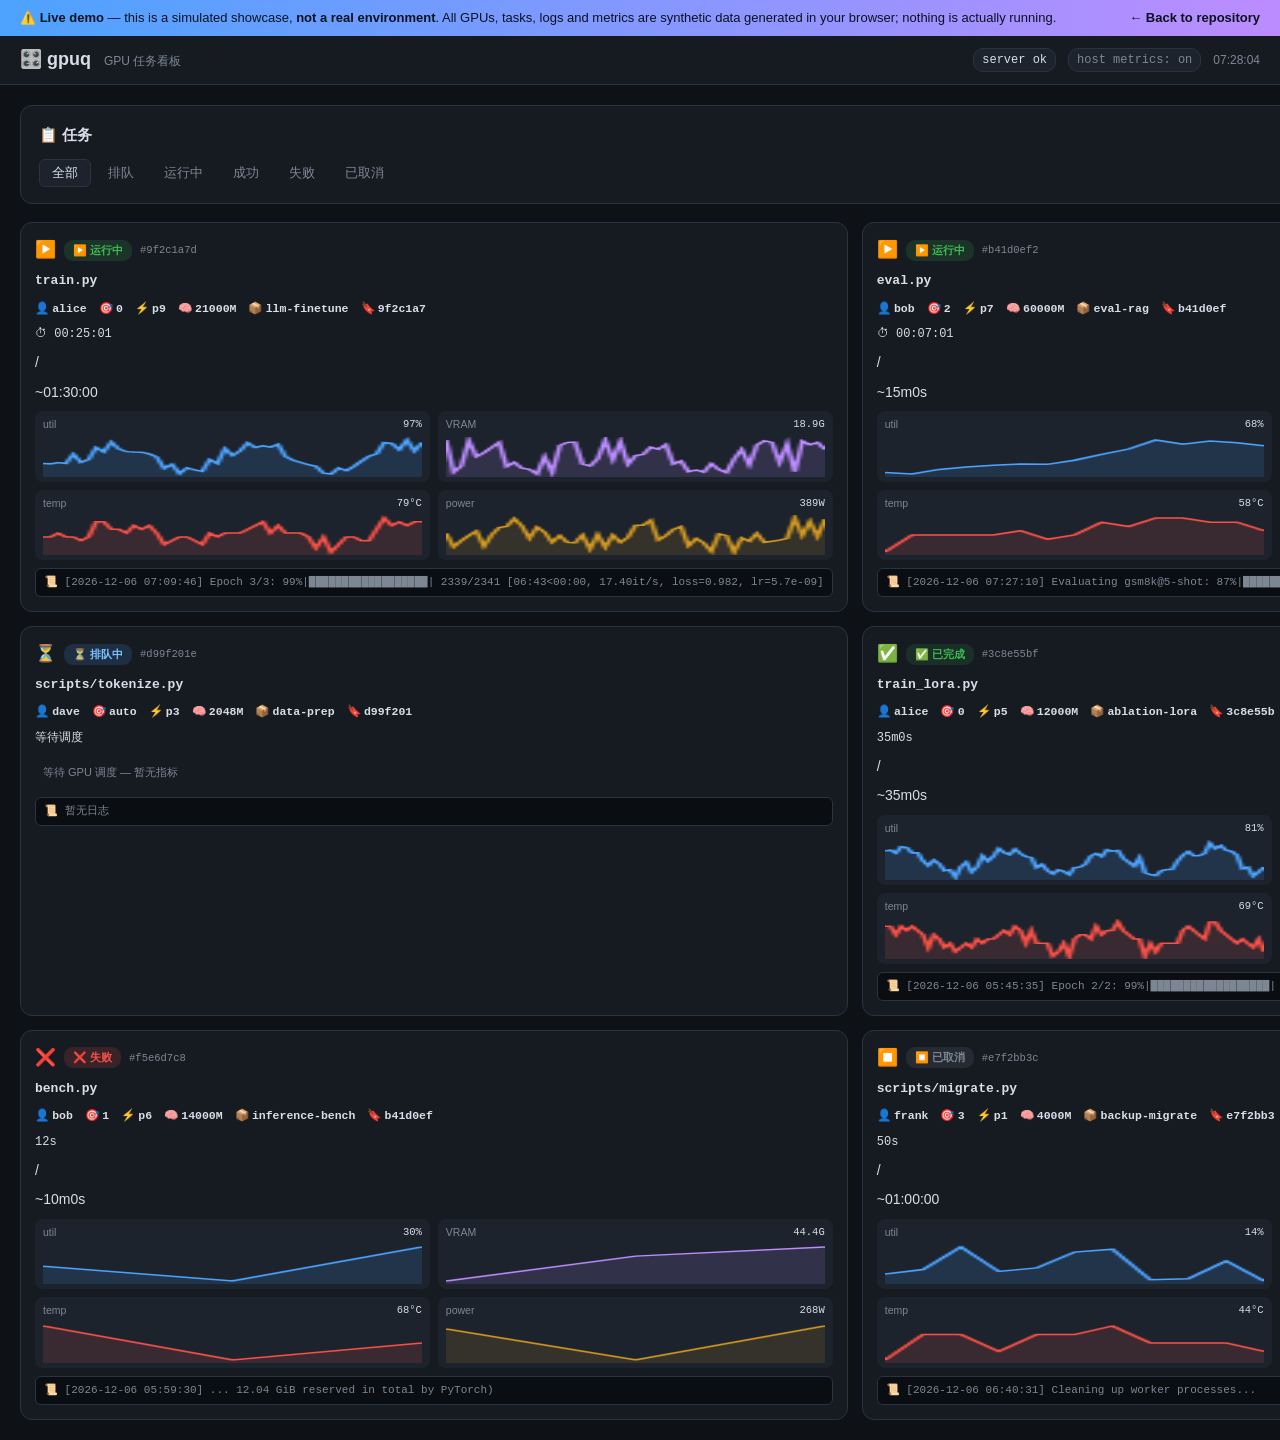
==== commit 2bb74bfc: "feat(demo): generate mock data with scripts/gen_mock_data.py - new scripts/gen_mock_data.py (uv run)" ====
--- a/docs/index.html
+++ b/docs/index.html
@@ -94,6 +94,7 @@
 </div>
 
 <script src="vendor/chart.umd.min.js" onerror="document.write('<script src=&quot;https://cdn.jsdelivr.net/npm/chart.js@4.4.3/dist/chart.umd.min.js&quot;><\/script>')"></script>
+<script src="mock-data.js"></script>
 <script src="mock-api.js"></script>
 <script src="app.js"></script>
 </body>
